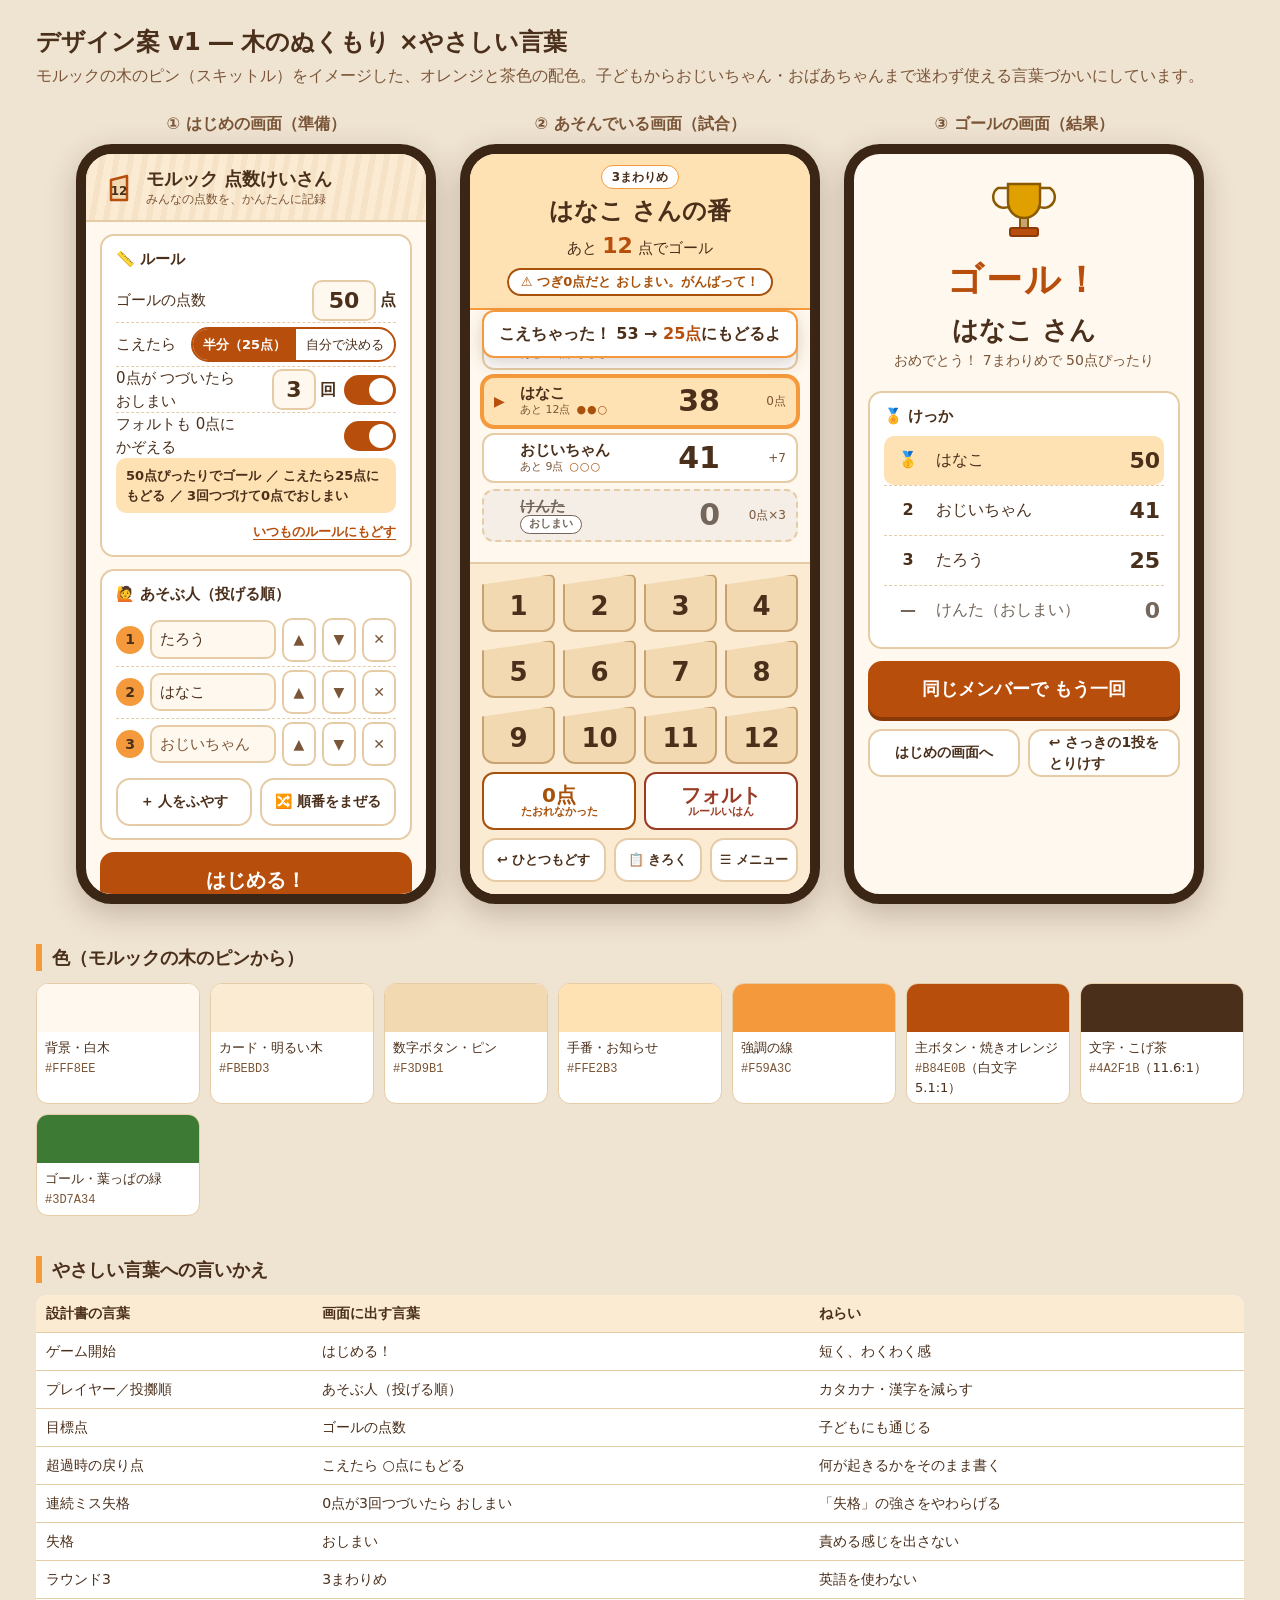
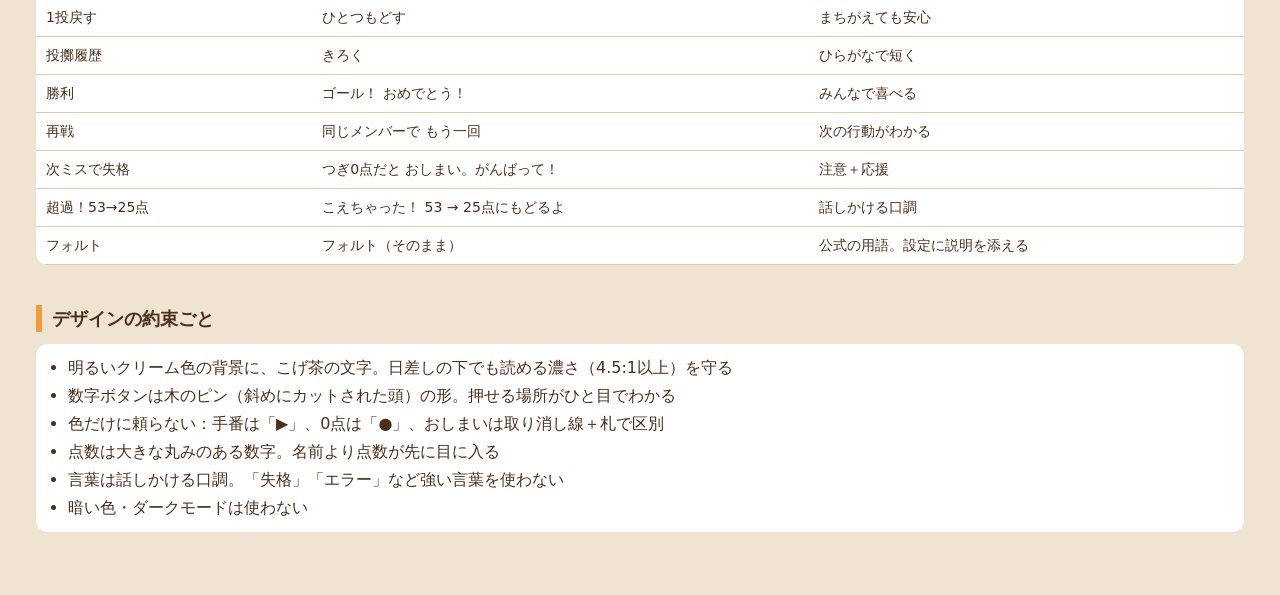
==== docs/design-mockup.html @ a50f20da "M0: 設計書・実装計画・骨組みとデプロイ一式を追加 - docs/design.md: 設計書を転記し、決定事項（公開先・フォルト設定・OSS化・配色と言葉）を反映 - docs/implement" ====
<!doctype html>
<html lang="ja">
<head>
<meta charset="utf-8">
<meta name="viewport" content="width=device-width, initial-scale=1">
<title>デザイン案 - モルック点数けいさん</title>
<style>
  /* ===== デザイントークン（index.html にもこのまま移す） ===== */
  :root {
    --bg: #FFF8EE;          /* 白木（バーチ材）のクリーム */
    --surface: #FBEBD3;     /* 明るい木のカード */
    --line: #E6CCA6;        /* 木目の線 */
    --text: #4A2F1B;        /* こげ茶（本文） 11.6:1 */
    --text-sub: #7A5537;    /* 茶（補足） 6.3:1 */
    --accent: #B84E0B;      /* 焼きオレンジ（主ボタン・白文字 5.1:1） */
    --accent-soft: #FFE2B3; /* 手番の行・お知らせ帯 */
    --accent-line: #F59A3C; /* 手番の枠・強調線 */
    --pin: #F3D9B1;         /* スキットル（木のピン）色のボタン */
    --pin-edge: #C9A272;
    --miss: #A8510A;        /* 0点の印 */
    --fault: #9A3B26;       /* フォルト（赤茶） */
    --out: #74665A;         /* おしまい（グレー） */
    --win: #3D7A34;         /* ゴール（葉っぱの緑） */
    --gold: #E0A100;
    --radius: 14px;
    --tap: 56px;
    --font: system-ui, -apple-system, "Hiragino Maru Gothic ProN", "Hiragino Sans", "Noto Sans JP", sans-serif;
    --font-num: ui-rounded, "SF Pro Rounded", "Hiragino Maru Gothic ProN", system-ui, sans-serif;
  }

  * { box-sizing: border-box; }
  body {
    margin: 0;
    background: #EFE3D2;
    color: var(--text);
    font-family: var(--font);
    line-height: 1.5;
  }
  .doc { max-width: 1240px; margin: 0 auto; padding: 24px 16px 64px; }
  .doc > h1 { font-size: 24px; margin: 0 0 4px; }
  .doc > p.lead { margin: 0 0 24px; color: var(--text-sub); }
  .doc h2.section { font-size: 18px; margin: 40px 0 12px; border-left: 6px solid var(--accent-line); padding-left: 10px; }

  /* ===== スマホ枠 ===== */
  .phones { display: flex; flex-wrap: wrap; gap: 24px; justify-content: center; }
  .phone-wrap { display: flex; flex-direction: column; align-items: center; gap: 8px; }
  .phone-label { font-weight: 700; color: var(--text-sub); }
  .phone {
    width: 360px; max-width: calc(100vw - 32px);
    height: 760px;
    background: var(--bg);
    border: 10px solid #3B2616;
    border-radius: 36px;
    overflow: hidden;
    display: flex; flex-direction: column;
    position: relative;
    box-shadow: 0 10px 30px rgba(74,47,27,.25);
  }

  /* ===== 共通部品 ===== */
  .app-head {
    display: flex; align-items: center; gap: 10px;
    padding: 14px 16px 12px;
    background:
      repeating-linear-gradient(100deg, rgba(201,162,114,.12) 0 6px, transparent 6px 14px),
      var(--surface);
    border-bottom: 2px solid var(--line);
  }
  .app-head .title { font-weight: 800; font-size: 18px; line-height: 1.2; }
  .app-head .sub { font-size: 12px; color: var(--text-sub); }
  .body { flex: 1; overflow: hidden; padding: 12px 14px; display: flex; flex-direction: column; gap: 12px; }
  .card { background: #fff; border: 2px solid var(--line); border-radius: var(--radius); padding: 12px 14px; }
  .card h3 { margin: 0 0 8px; font-size: 15px; display: flex; align-items: center; gap: 6px; }
  .row { display: flex; align-items: center; justify-content: space-between; gap: 8px; min-height: 44px; }
  .row + .row { border-top: 1px dashed var(--line); }
  .row .label { font-size: 15px; }
  .num-input {
    display: inline-flex; align-items: center; gap: 4px; font-weight: 700;
  }
  .num-input b {
    min-width: 64px; text-align: center; font-family: var(--font-num); font-size: 22px;
    border: 2px solid var(--line); border-radius: 10px; padding: 2px 8px; background: var(--bg);
  }
  .seg { display: inline-flex; border: 2px solid var(--accent); border-radius: 999px; overflow: hidden; font-size: 13px; }
  .seg span { padding: 6px 10px; }
  .seg .on { background: var(--accent); color: #fff; font-weight: 700; }
  .switch { width: 52px; height: 30px; border-radius: 999px; background: var(--accent); position: relative; flex: none; }
  .switch::after { content: ""; position: absolute; top: 3px; right: 3px; width: 24px; height: 24px; border-radius: 50%; background: #fff; }
  .summary {
    background: var(--accent-soft); border-radius: 10px; padding: 8px 10px; font-size: 13px; font-weight: 700;
  }
  .link-btn { font-size: 13px; color: var(--accent); font-weight: 700; text-decoration: underline; text-underline-offset: 3px; }

  .player { display: flex; align-items: center; gap: 6px; min-height: 52px; }
  .player + .player { border-top: 1px dashed var(--line); }
  .badge {
    flex: none; width: 28px; height: 28px; border-radius: 50%;
    background: var(--accent-line); color: var(--text); font-weight: 800; font-size: 14px;
    display: grid; place-items: center;
  }
  .name-box { flex: 1; min-width: 0; white-space: nowrap; overflow: hidden; text-overflow: ellipsis; border: 2px solid var(--line); border-radius: 10px; padding: 6px 8px; background: var(--bg); font-size: 15px; }
  .mini { flex: none; width: 34px; height: 44px; border: 2px solid var(--line); border-radius: 10px; display: grid; place-items: center; color: var(--text-sub); background: #fff; font-size: 14px; }
  .btn-row { display: flex; gap: 8px; margin-top: 8px; }
  .btn {
    min-height: var(--tap); border-radius: var(--radius); border: 2px solid var(--line); background: #fff;
    display: flex; align-items: center; justify-content: center; gap: 6px;
    font-weight: 700; font-size: 15px; flex: 1;
  }
  .btn.primary { background: var(--accent); border-color: var(--accent); color: #fff; font-size: 20px; box-shadow: 0 4px 0 #8A3A08; }
  .btn.sub { min-height: 48px; font-size: 14px; }

  /* ===== 試合画面 ===== */
  .turn {
    background: var(--accent-soft); border-bottom: 2px solid var(--accent-line);
    padding: 10px 16px 12px; text-align: center;
  }
  .turn .round { display: inline-block; font-size: 12px; font-weight: 700; background: #fff; border-radius: 999px; padding: 2px 10px; border: 1px solid var(--accent-line); }
  .turn .who { font-size: 24px; font-weight: 800; margin-top: 4px; }
  .turn .left { font-size: 15px; }
  .turn .left b { font-family: var(--font-num); font-size: 22px; color: var(--accent); }
  .warn {
    margin-top: 6px; display: inline-block; font-size: 13px; font-weight: 700;
    background: #fff; color: var(--miss); border: 2px solid var(--miss); border-radius: 999px; padding: 2px 12px;
  }

  .board { display: flex; flex-direction: column; gap: 6px; padding: 10px 12px 0; }
  .p-row {
    display: grid; grid-template-columns: 18px 1fr auto 58px; align-items: center; gap: 8px;
    background: #fff; border: 2px solid var(--line); border-radius: 12px; padding: 6px 10px;
  }
  .p-row.now { background: var(--accent-soft); border-color: var(--accent-line); box-shadow: 0 0 0 2px var(--accent-line); }
  .p-row .mark { color: var(--accent); font-size: 14px; }
  .p-row .nm { font-weight: 700; font-size: 15px; line-height: 1.2; }
  .p-row .meta { font-size: 11px; color: var(--text-sub); display: flex; gap: 6px; align-items: center; }
  .dots { letter-spacing: 1px; color: var(--miss); font-size: 11px; }
  .p-row .score { font-family: var(--font-num); font-size: 30px; font-weight: 800; text-align: right; line-height: 1; }
  .p-row .last { font-size: 12px; text-align: right; color: var(--text-sub); }
  .p-row.out { background: #F4EEE7; border-style: dashed; color: var(--out); }
  .p-row.out .nm { text-decoration: line-through; }
  .tag { font-size: 11px; font-weight: 700; border-radius: 999px; padding: 0 8px; background: #fff; border: 1px solid var(--out); color: var(--out); }

  /* 入力直後に0.5〜1秒だけ、スコアボードの上に重ねて出す */
  .toast {
    position: absolute; left: 12px; right: 12px; top: 156px; z-index: 2;
    padding: 10px 12px; border-radius: 12px;
    background: #fff; border: 2px solid var(--accent-line); font-weight: 800; text-align: center; font-size: 16px;
    box-shadow: 0 6px 16px rgba(74,47,27,.2);
  }

  .pad {
    margin-top: auto; padding: 10px 12px 12px; background: var(--surface); border-top: 2px solid var(--line);
    display: grid; grid-template-columns: repeat(4, 1fr); gap: 8px;
  }
  .pin {
    height: 58px; border: 2px solid var(--pin-edge); background: var(--pin);
    font-family: var(--font-num); font-size: 26px; font-weight: 800;
    display: grid; place-items: center; position: relative;
    /* スキットル（木のピン）の斜めにカットされた頭をイメージ */
    border-radius: 6px 6px 12px 12px;
    clip-path: polygon(0 18%, 100% 0, 100% 100%, 0 100%);
    padding-top: 6px;
  }
  .pin.zero, .pin.fault {
    grid-column: span 2; clip-path: none; border-radius: 12px; background: #fff;
    font-size: 20px; font-family: var(--font); padding-top: 0; line-height: 1.1;
    display: flex; flex-direction: column; align-items: center; justify-content: center;
  }
  .pin.zero { border-color: var(--miss); color: var(--miss); }
  .pin.fault { border-color: var(--fault); color: var(--fault); }
  .pin small { font-size: 11px; font-weight: 700; }
  .tools { grid-column: 1 / -1; display: grid; grid-template-columns: 1.4fr 1fr 1fr; gap: 8px; }
  .tools .btn { min-height: 44px; font-size: 13px; }

  /* ===== 結果画面 ===== */
  .goal { text-align: center; padding: 20px 16px 8px; }
  .goal .big { font-size: 36px; font-weight: 900; color: var(--accent); letter-spacing: .05em; }
  .goal .winner { font-size: 26px; font-weight: 800; margin-top: 4px; }
  .goal .msg { color: var(--text-sub); font-size: 14px; }
  .rank { display: grid; grid-template-columns: 40px 1fr auto; gap: 8px; align-items: center; padding: 8px 4px; }
  .rank + .rank { border-top: 1px dashed var(--line); }
  .rank .pos { font-weight: 800; text-align: center; }
  .rank .sc { font-family: var(--font-num); font-size: 22px; font-weight: 800; }
  .rank.first { background: var(--accent-soft); border-radius: 10px; }
  .rank.out { color: var(--out); }

  /* ===== 説明パート ===== */
  .swatches { display: grid; grid-template-columns: repeat(auto-fill, minmax(150px, 1fr)); gap: 10px; }
  .sw { border-radius: 12px; overflow: hidden; border: 1px solid var(--line); background: #fff; font-size: 13px; }
  .sw i { display: block; height: 48px; }
  .sw div { padding: 6px 8px; }
  .sw code { font-size: 12px; color: var(--text-sub); }
  table.words { width: 100%; border-collapse: collapse; background: #fff; border-radius: 12px; overflow: hidden; font-size: 14px; }
  table.words th, table.words td { padding: 8px 10px; border-bottom: 1px solid var(--line); text-align: left; vertical-align: top; }
  table.words th { background: var(--surface); }
  .wrap-table { overflow-x: auto; }
  ul.principles { background: #fff; border-radius: 12px; padding: 12px 12px 12px 32px; margin: 0; }
  ul.principles li + li { margin-top: 4px; }
</style>
</head>
<body>
<div class="doc">
  <h1>デザイン案 v1 ― 木のぬくもり ×やさしい言葉</h1>
  <p class="lead">モルックの木のピン（スキットル）をイメージした、オレンジと茶色の配色。子どもからおじいちゃん・おばあちゃんまで迷わず使える言葉づかいにしています。</p>

  <div class="phones">

    <!-- ===== 準備画面 ===== -->
    <div class="phone-wrap">
      <div class="phone-label">① はじめの画面（準備）</div>
      <div class="phone">
        <div class="app-head">
          <svg width="34" height="34" viewBox="0 0 34 34" aria-hidden="true">
            <path d="M9 9 L25 5 V29 H9 Z" fill="#F3D9B1" stroke="#B84E0B" stroke-width="2.5" stroke-linejoin="round"/>
            <text x="17" y="24" text-anchor="middle" font-size="12" font-weight="800" fill="#4A2F1B">12</text>
          </svg>
          <div>
            <div class="title">モルック 点数けいさん</div>
            <div class="sub">みんなの点数を、かんたんに記録</div>
          </div>
        </div>
        <div class="body">
          <div class="card">
            <h3>📏 ルール</h3>
            <div class="row"><span class="label">ゴールの点数</span><span class="num-input"><b>50</b>点</span></div>
            <div class="row"><span class="label">こえたら</span><span class="seg"><span class="on">半分（25点）</span><span>自分で決める</span></span></div>
            <div class="row"><span class="label">0点が つづいたら<br>おしまい</span><span style="display:flex;gap:8px;align-items:center"><span class="num-input"><b style="min-width:44px">3</b>回</span><span class="switch"></span></span></div>
            <div class="row"><span class="label">フォルトも 0点に<br>かぞえる</span><span class="switch"></span></div>
            <div class="summary">50点ぴったりでゴール ／ こえたら25点にもどる ／ 3回つづけて0点でおしまい</div>
            <div style="text-align:right;margin-top:6px"><span class="link-btn">いつものルールにもどす</span></div>
          </div>

          <div class="card">
            <h3>🙋 あそぶ人（投げる順）</h3>
            <div class="player"><span class="badge">1</span><span class="name-box">たろう</span><span class="mini">▲</span><span class="mini">▼</span><span class="mini">✕</span></div>
            <div class="player"><span class="badge">2</span><span class="name-box">はなこ</span><span class="mini">▲</span><span class="mini">▼</span><span class="mini">✕</span></div>
            <div class="player"><span class="badge">3</span><span class="name-box" style="color:var(--text-sub)">おじいちゃん</span><span class="mini">▲</span><span class="mini">▼</span><span class="mini">✕</span></div>
            <div class="btn-row"><span class="btn sub">＋ 人をふやす</span><span class="btn sub">🔀 順番をまぜる</span></div>
          </div>

          <span class="btn primary" style="flex:none">はじめる！</span>
        </div>
      </div>
    </div>

    <!-- ===== 試合画面 ===== -->
    <div class="phone-wrap">
      <div class="phone-label">② あそんでいる画面（試合）</div>
      <div class="phone">
        <div class="turn">
          <span class="round">3まわりめ</span>
          <div class="who">はなこ さんの番</div>
          <div class="left">あと <b>12</b> 点でゴール</div>
          <div class="warn">⚠ つぎ0点だと おしまい。がんばって！</div>
        </div>

        <div class="toast">こえちゃった！ 53 → <span style="color:var(--accent)">25点</span>にもどるよ</div>

        <div class="board">
          <div class="p-row">
            <span class="mark"></span>
            <div><div class="nm">たろう</div><div class="meta">あと 25点 <span class="dots">○○○</span></div></div>
            <div class="score">25</div>
            <div class="last">こえた↩︎</div>
          </div>
          <div class="p-row now">
            <span class="mark">▶</span>
            <div><div class="nm">はなこ</div><div class="meta">あと 12点 <span class="dots">●●○</span></div></div>
            <div class="score">38</div>
            <div class="last">0点</div>
          </div>
          <div class="p-row">
            <span class="mark"></span>
            <div><div class="nm">おじいちゃん</div><div class="meta">あと 9点 <span class="dots">○○○</span></div></div>
            <div class="score">41</div>
            <div class="last">+7</div>
          </div>
          <div class="p-row out">
            <span class="mark"></span>
            <div><div class="nm">けんた</div><div class="meta"><span class="tag">おしまい</span></div></div>
            <div class="score">0</div>
            <div class="last">0点×3</div>
          </div>
        </div>

        <div class="pad">
          <span class="pin">1</span><span class="pin">2</span><span class="pin">3</span><span class="pin">4</span>
          <span class="pin">5</span><span class="pin">6</span><span class="pin">7</span><span class="pin">8</span>
          <span class="pin">9</span><span class="pin">10</span><span class="pin">11</span><span class="pin">12</span>
          <span class="pin zero">0点<small>たおれなかった</small></span>
          <span class="pin fault">フォルト<small>ルールいはん</small></span>
          <div class="tools">
            <span class="btn">↩︎ ひとつもどす</span>
            <span class="btn">📋 きろく</span>
            <span class="btn">☰ メニュー</span>
          </div>
        </div>
      </div>
    </div>

    <!-- ===== 結果画面 ===== -->
    <div class="phone-wrap">
      <div class="phone-label">③ ゴールの画面（結果）</div>
      <div class="phone">
        <div class="goal">
          <svg width="72" height="72" viewBox="0 0 72 72" aria-hidden="true">
            <path d="M20 10 H52 V28 A16 16 0 0 1 20 28 Z" fill="#E0A100" stroke="#8A5A00" stroke-width="2.5"/>
            <path d="M20 14 H10 A10 10 0 0 0 22 32 M52 14 H62 A10 10 0 0 1 50 32" fill="none" stroke="#8A5A00" stroke-width="2.5"/>
            <rect x="32" y="44" width="8" height="10" fill="#C9A272" stroke="#8A5A00" stroke-width="2"/>
            <rect x="22" y="54" width="28" height="8" rx="2" fill="#B84E0B" stroke="#8A3A08" stroke-width="2"/>
          </svg>
          <div class="big">ゴール！</div>
          <div class="winner">はなこ さん</div>
          <div class="msg">おめでとう！ 7まわりめで 50点ぴったり</div>
        </div>
        <div class="body">
          <div class="card">
            <h3>🏅 けっか</h3>
            <div class="rank first"><span class="pos">🥇</span><span>はなこ</span><span class="sc">50</span></div>
            <div class="rank"><span class="pos">2</span><span>おじいちゃん</span><span class="sc">41</span></div>
            <div class="rank"><span class="pos">3</span><span>たろう</span><span class="sc">25</span></div>
            <div class="rank out"><span class="pos">—</span><span>けんた（おしまい）</span><span class="sc">0</span></div>
          </div>
          <span class="btn primary" style="flex:none;font-size:18px">同じメンバーで もう一回</span>
          <div class="btn-row" style="margin-top:0">
            <span class="btn sub">はじめの画面へ</span>
            <span class="btn sub">↩︎ さっきの1投を<br>とりけす</span>
          </div>
        </div>
      </div>
    </div>
  </div>

  <h2 class="section">色（モルックの木のピンから）</h2>
  <div class="swatches">
    <div class="sw"><i style="background:#FFF8EE"></i><div>背景・白木<br><code>#FFF8EE</code></div></div>
    <div class="sw"><i style="background:#FBEBD3"></i><div>カード・明るい木<br><code>#FBEBD3</code></div></div>
    <div class="sw"><i style="background:#F3D9B1"></i><div>数字ボタン・ピン<br><code>#F3D9B1</code></div></div>
    <div class="sw"><i style="background:#FFE2B3"></i><div>手番・お知らせ<br><code>#FFE2B3</code></div></div>
    <div class="sw"><i style="background:#F59A3C"></i><div>強調の線<br><code>#F59A3C</code></div></div>
    <div class="sw"><i style="background:#B84E0B"></i><div>主ボタン・焼きオレンジ<br><code>#B84E0B</code>（白文字 5.1:1）</div></div>
    <div class="sw"><i style="background:#4A2F1B"></i><div>文字・こげ茶<br><code>#4A2F1B</code>（11.6:1）</div></div>
    <div class="sw"><i style="background:#3D7A34"></i><div>ゴール・葉っぱの緑<br><code>#3D7A34</code></div></div>
  </div>

  <h2 class="section">やさしい言葉への言いかえ</h2>
  <div class="wrap-table">
    <table class="words">
      <tr><th>設計書の言葉</th><th>画面に出す言葉</th><th>ねらい</th></tr>
      <tr><td>ゲーム開始</td><td>はじめる！</td><td>短く、わくわく感</td></tr>
      <tr><td>プレイヤー／投擲順</td><td>あそぶ人（投げる順）</td><td>カタカナ・漢字を減らす</td></tr>
      <tr><td>目標点</td><td>ゴールの点数</td><td>子どもにも通じる</td></tr>
      <tr><td>超過時の戻り点</td><td>こえたら ○点にもどる</td><td>何が起きるかをそのまま書く</td></tr>
      <tr><td>連続ミス失格</td><td>0点が3回つづいたら おしまい</td><td>「失格」の強さをやわらげる</td></tr>
      <tr><td>失格</td><td>おしまい</td><td>責める感じを出さない</td></tr>
      <tr><td>ラウンド3</td><td>3まわりめ</td><td>英語を使わない</td></tr>
      <tr><td>1投戻す</td><td>ひとつもどす</td><td>まちがえても安心</td></tr>
      <tr><td>投擲履歴</td><td>きろく</td><td>ひらがなで短く</td></tr>
      <tr><td>勝利</td><td>ゴール！ おめでとう！</td><td>みんなで喜べる</td></tr>
      <tr><td>再戦</td><td>同じメンバーで もう一回</td><td>次の行動がわかる</td></tr>
      <tr><td>次ミスで失格</td><td>つぎ0点だと おしまい。がんばって！</td><td>注意＋応援</td></tr>
      <tr><td>超過！53→25点</td><td>こえちゃった！ 53 → 25点にもどるよ</td><td>話しかける口調</td></tr>
      <tr><td>フォルト</td><td>フォルト（そのまま）</td><td>公式の用語。設定に説明を添える</td></tr>
    </table>
  </div>

  <h2 class="section">デザインの約束ごと</h2>
  <ul class="principles">
    <li>明るいクリーム色の背景に、こげ茶の文字。日差しの下でも読める濃さ（4.5:1以上）を守る</li>
    <li>数字ボタンは木のピン（斜めにカットされた頭）の形。押せる場所がひと目でわかる</li>
    <li>色だけに頼らない：手番は「▶」、0点は「●」、おしまいは取り消し線＋札で区別</li>
    <li>点数は大きな丸みのある数字。名前より点数が先に目に入る</li>
    <li>言葉は話しかける口調。「失格」「エラー」など強い言葉を使わない</li>
    <li>暗い色・ダークモードは使わない</li>
  </ul>
</div>
</body>
</html>
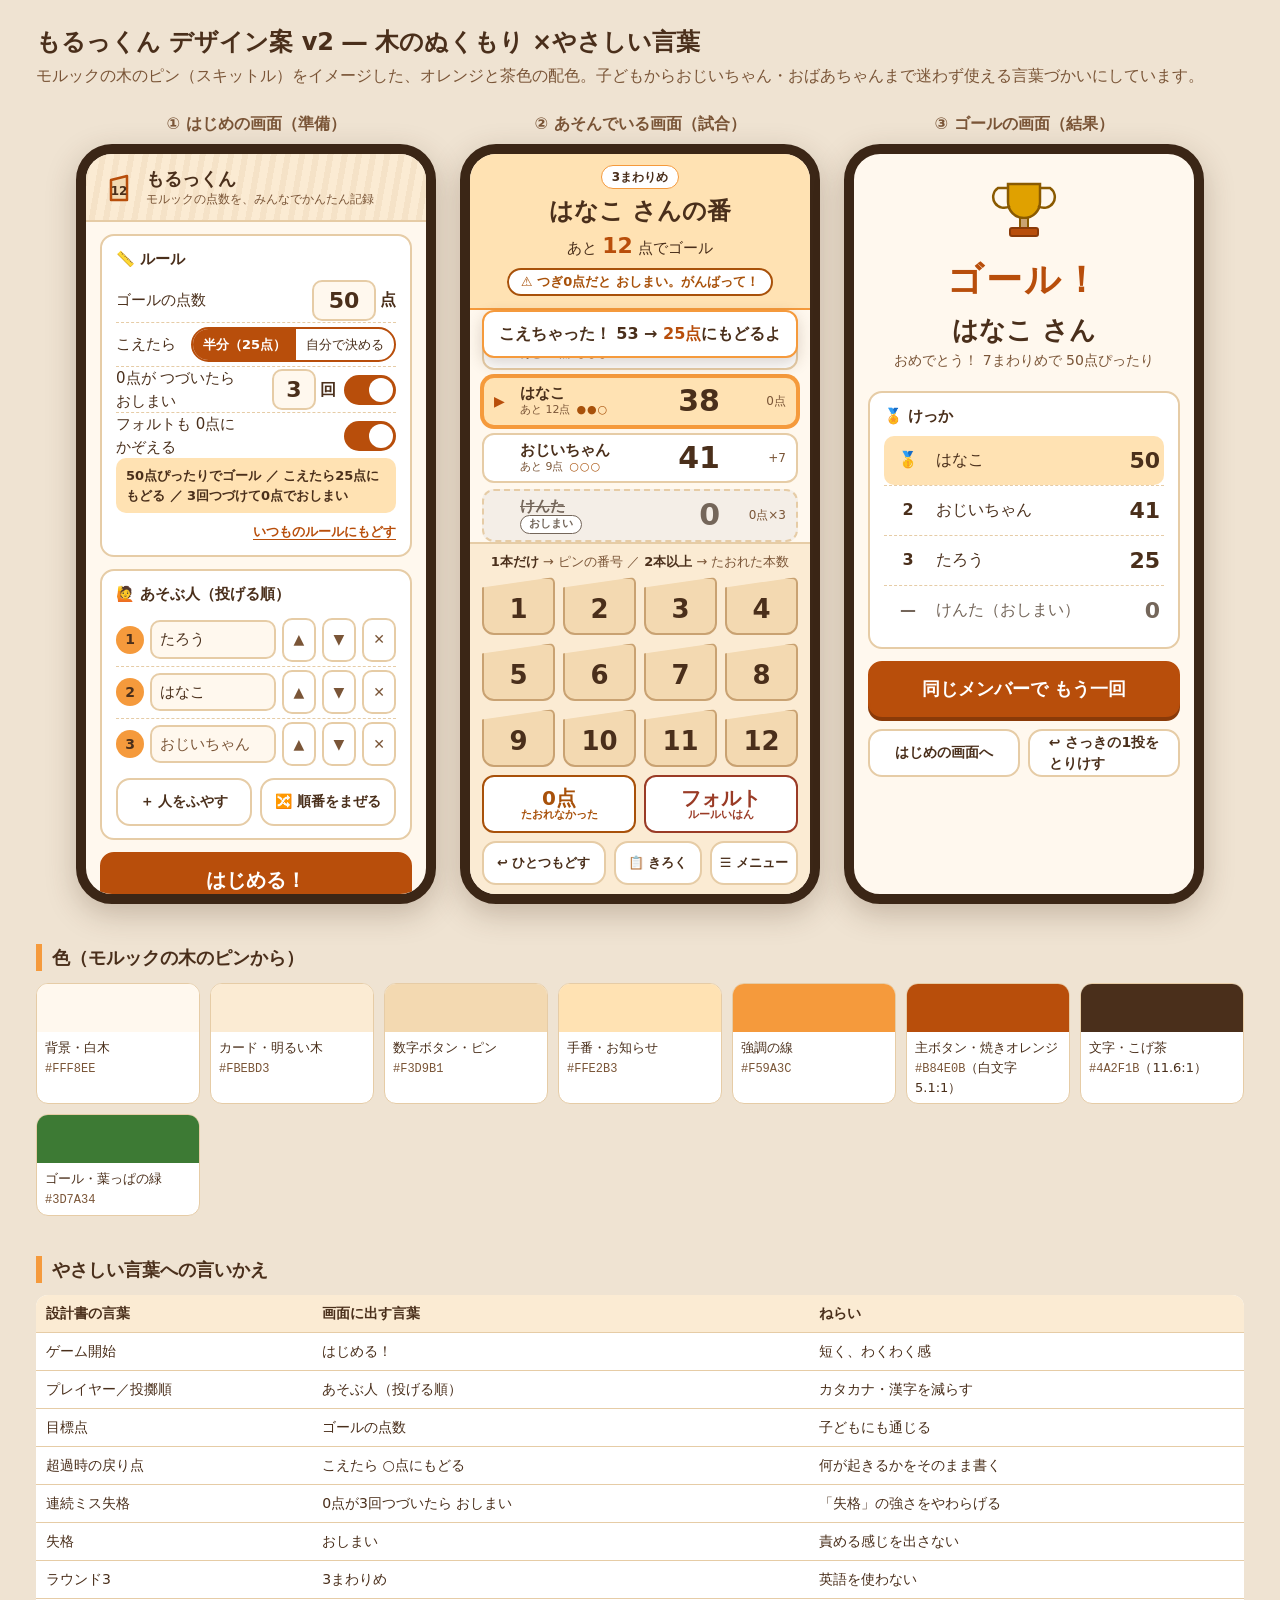
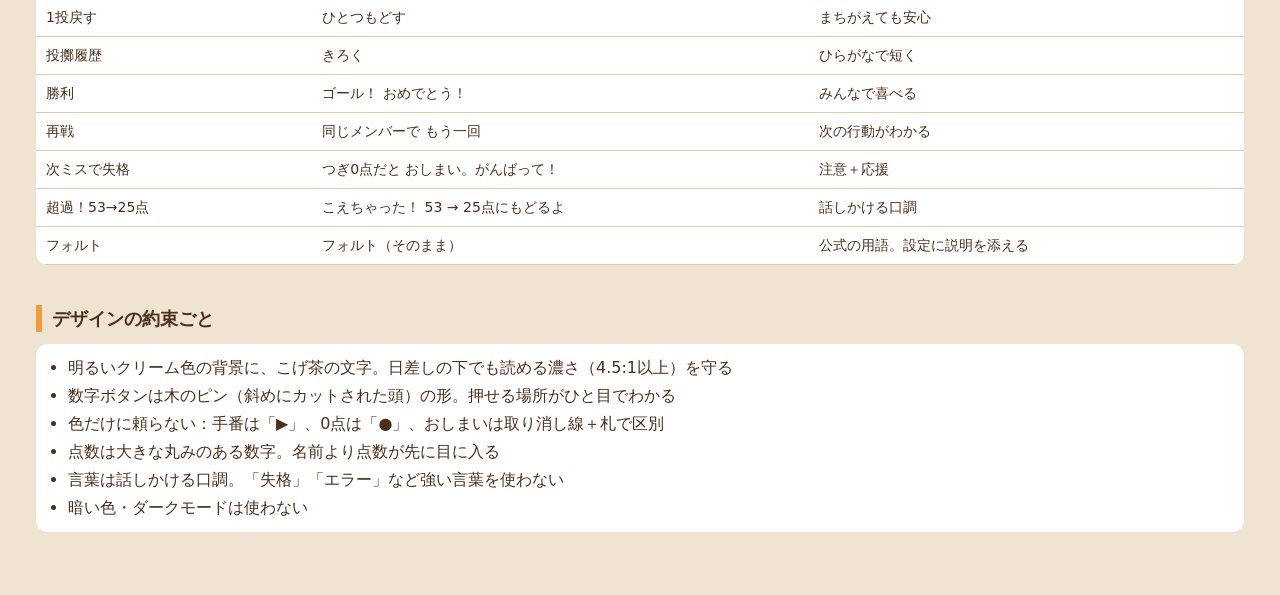
==== commit 6c7cea9a: "アプリ名を「もるっくん」に決定し、入力パッドに押し方のガイドを追加 - 画面・設計書・README のアプリ名を「もるっくん」に変更、画面下に非公式アプリである旨を表示 - 入力は「1本だけ → ピン" ====
--- a/docs/design-mockup.html
+++ b/docs/design-mockup.html
@@ -3,7 +3,7 @@
 <head>
 <meta charset="utf-8">
 <meta name="viewport" content="width=device-width, initial-scale=1">
-<title>デザイン案 - モルック点数けいさん</title>
+<title>デザイン案 - もるっくん</title>
 <style>
   /* ===== デザイントークン（index.html にもこのまま移す） ===== */
   :root {
@@ -168,6 +168,12 @@
   .pin.zero { border-color: var(--miss); color: var(--miss); }
   .pin.fault { border-color: var(--fault); color: var(--fault); }
   .pin small { font-size: 11px; font-weight: 700; }
+  /* 押し方のガイド。どのピンが倒れたかは選ばず、点数を1つ押すだけ */
+  .pad-hint {
+    grid-column: 1 / -1; text-align: center; font-size: 13px; color: var(--text-sub);
+    margin: -2px 0 -2px;
+  }
+  .pad-hint b { color: var(--text); }
   .tools { grid-column: 1 / -1; display: grid; grid-template-columns: 1.4fr 1fr 1fr; gap: 8px; }
   .tools .btn { min-height: 44px; font-size: 13px; }
 
@@ -199,7 +205,7 @@
 </head>
 <body>
 <div class="doc">
-  <h1>デザイン案 v1 ― 木のぬくもり ×やさしい言葉</h1>
+  <h1>もるっくん デザイン案 v2 ― 木のぬくもり ×やさしい言葉</h1>
   <p class="lead">モルックの木のピン（スキットル）をイメージした、オレンジと茶色の配色。子どもからおじいちゃん・おばあちゃんまで迷わず使える言葉づかいにしています。</p>
 
   <div class="phones">
@@ -214,8 +220,8 @@
             <text x="17" y="24" text-anchor="middle" font-size="12" font-weight="800" fill="#4A2F1B">12</text>
           </svg>
           <div>
-            <div class="title">モルック 点数けいさん</div>
-            <div class="sub">みんなの点数を、かんたんに記録</div>
+            <div class="title">もるっくん</div>
+            <div class="sub">モルックの点数を、みんなでかんたん記録</div>
           </div>
         </div>
         <div class="body">
@@ -283,6 +289,7 @@
         </div>
 
         <div class="pad">
+          <div class="pad-hint"><b>1本だけ</b> → ピンの番号 ／ <b>2本以上</b> → たおれた本数</div>
           <span class="pin">1</span><span class="pin">2</span><span class="pin">3</span><span class="pin">4</span>
           <span class="pin">5</span><span class="pin">6</span><span class="pin">7</span><span class="pin">8</span>
           <span class="pin">9</span><span class="pin">10</span><span class="pin">11</span><span class="pin">12</span>
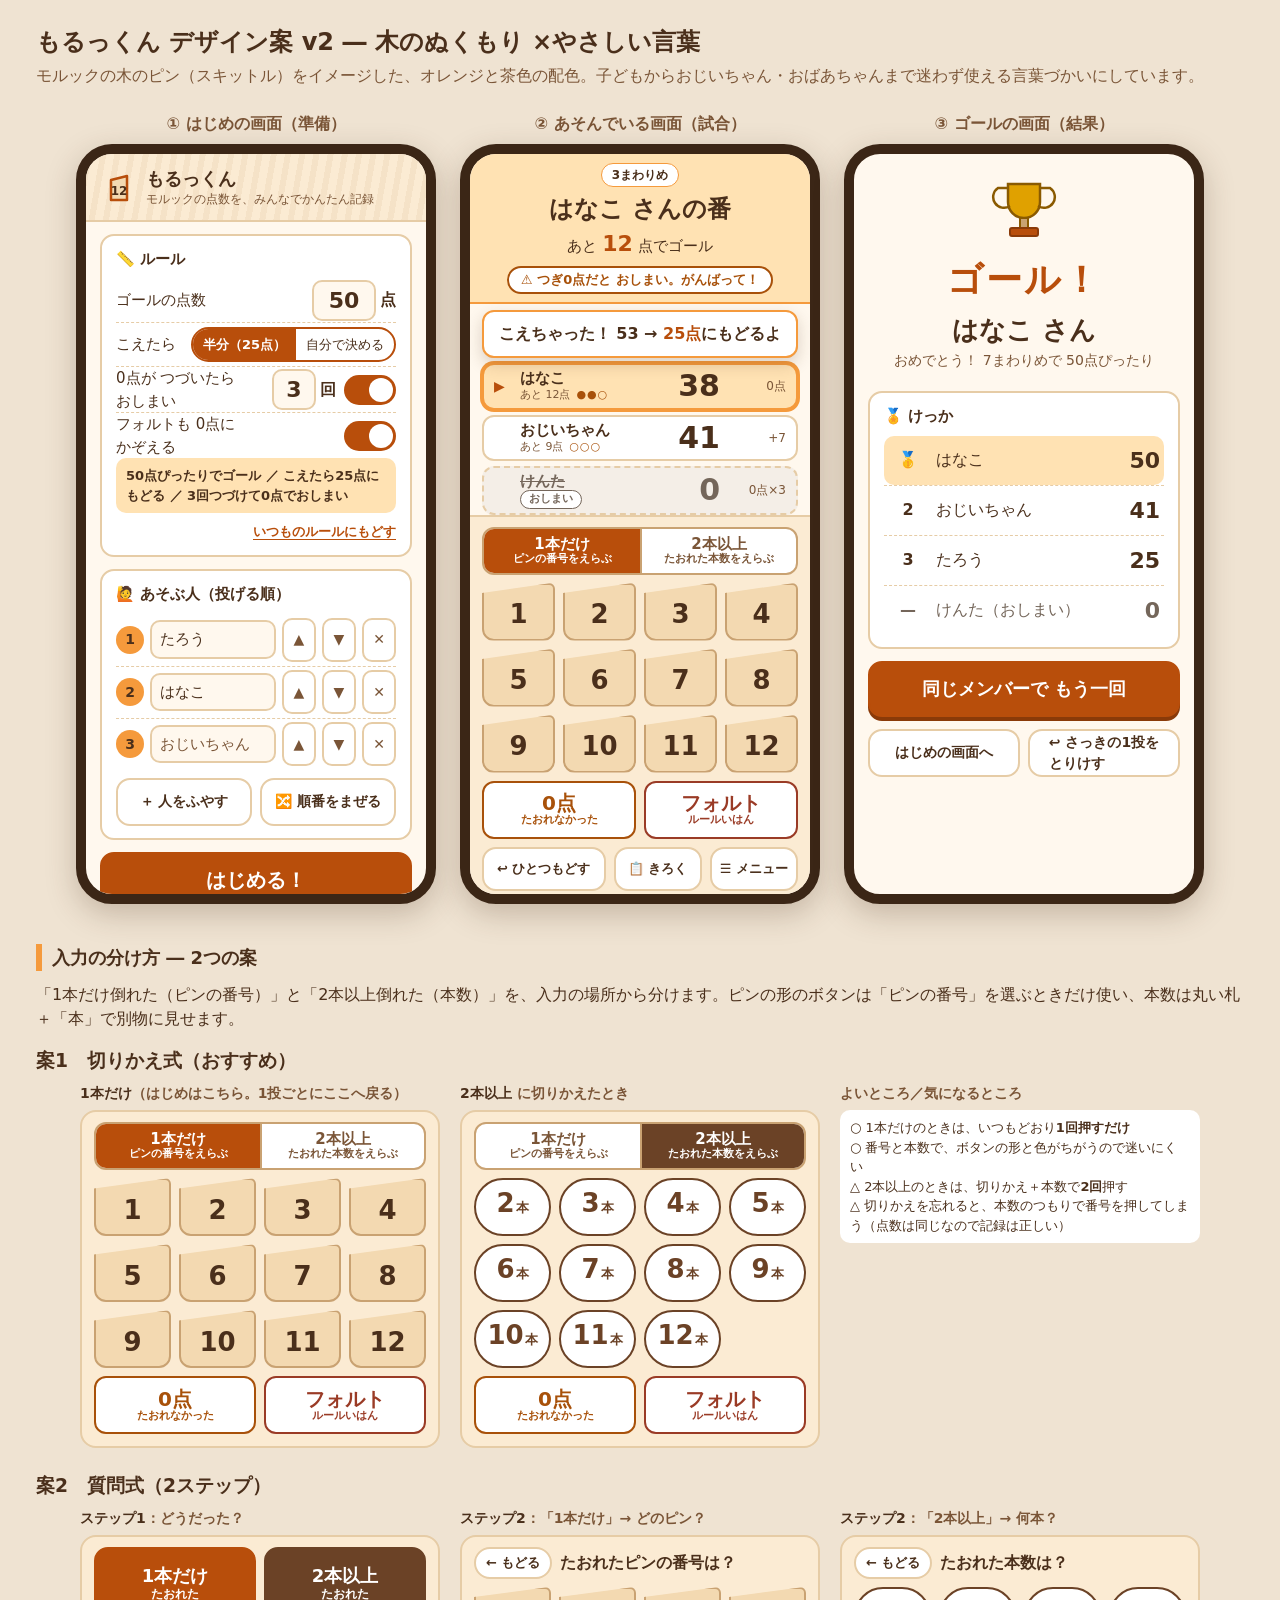
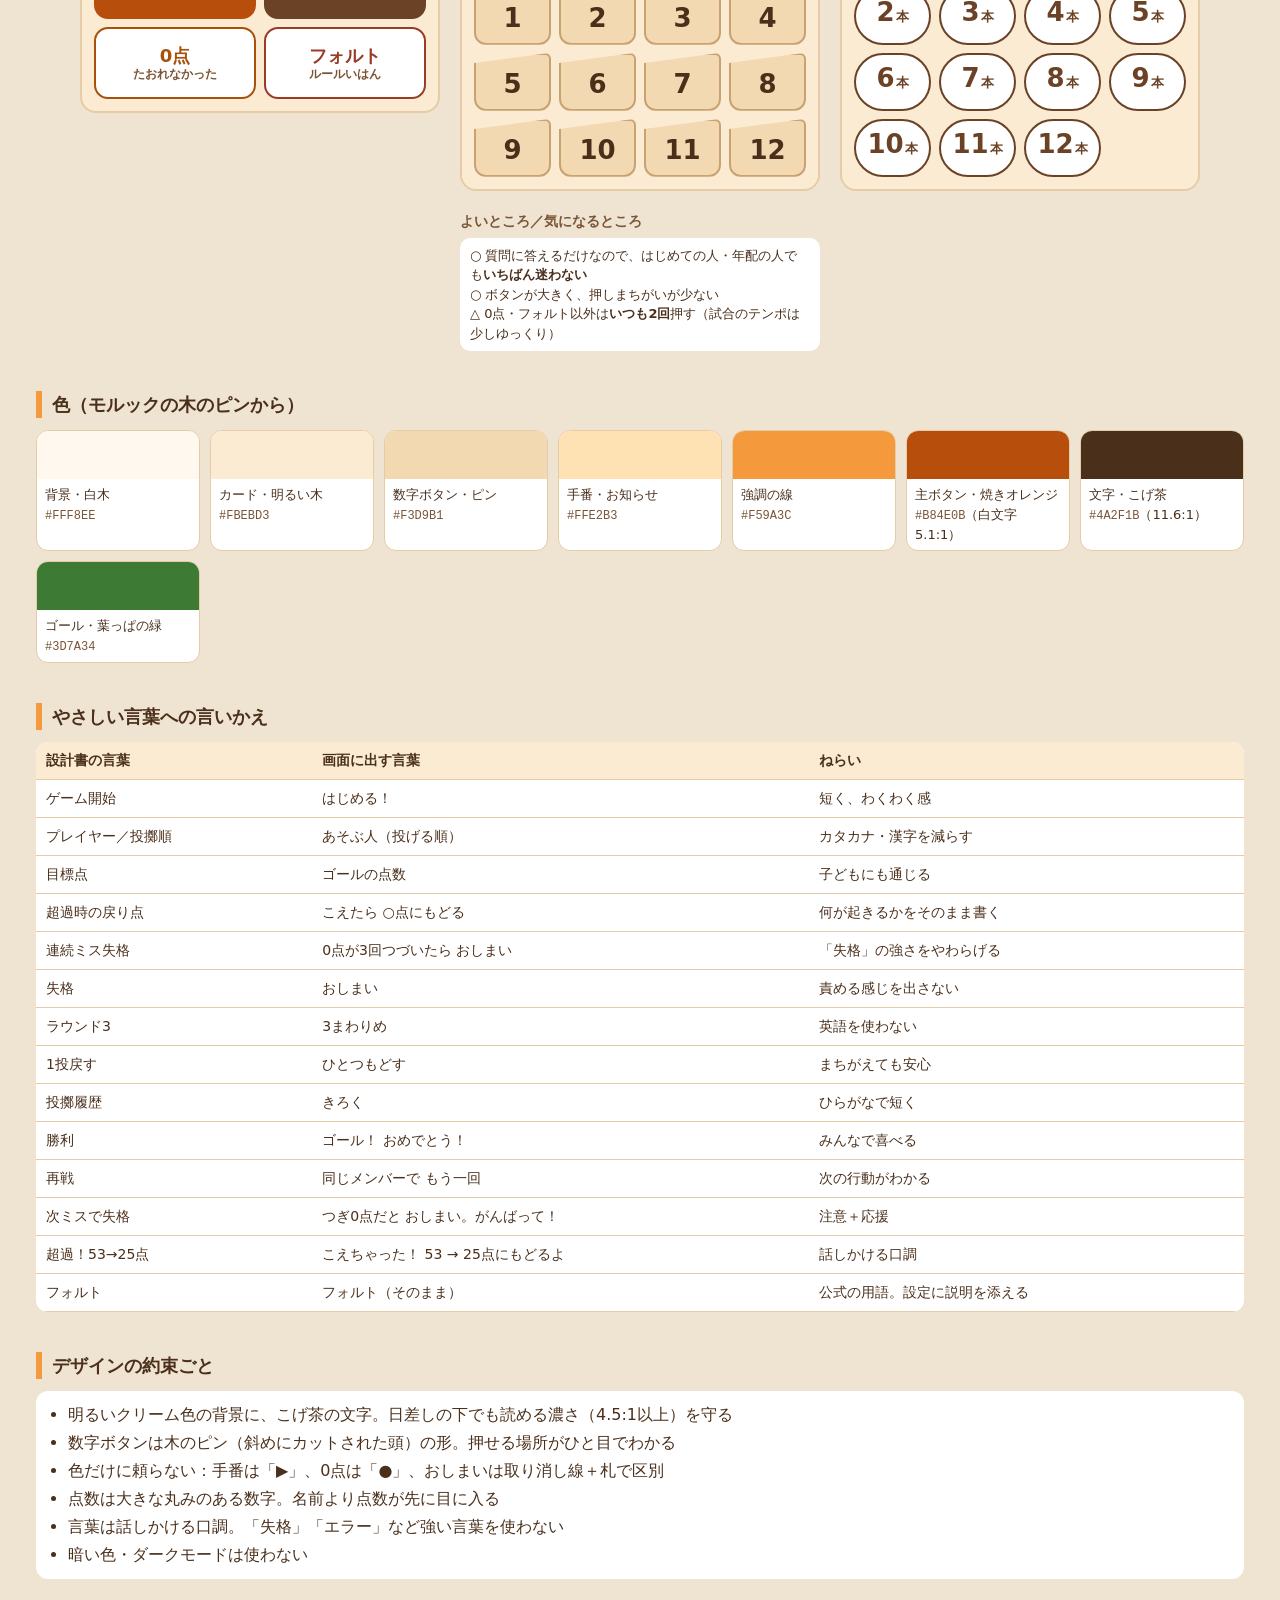
==== commit 84fe2d7b: "デザイン案: 入力を「1本だけ（番号）」と「2本以上（本数）」に分ける2案を追加 - 案1 切りかえ式: 1本だけ／2本以上を切りかえ、番号はピン形、本数は丸い札＋「本」 - 案2 質問式: 「どうだ" ====
--- a/docs/design-mockup.html
+++ b/docs/design-mockup.html
@@ -112,7 +112,7 @@
   /* ===== 試合画面 ===== */
   .turn {
     background: var(--accent-soft); border-bottom: 2px solid var(--accent-line);
-    padding: 10px 16px 12px; text-align: center;
+    padding: 8px 16px 8px; text-align: center;
   }
   .turn .round { display: inline-block; font-size: 12px; font-weight: 700; background: #fff; border-radius: 999px; padding: 2px 10px; border: 1px solid var(--accent-line); }
   .turn .who { font-size: 24px; font-weight: 800; margin-top: 4px; }
@@ -123,10 +123,10 @@
     background: #fff; color: var(--miss); border: 2px solid var(--miss); border-radius: 999px; padding: 2px 12px;
   }
 
-  .board { display: flex; flex-direction: column; gap: 6px; padding: 10px 12px 0; }
+  .board { display: flex; flex-direction: column; gap: 5px; padding: 8px 12px 0; }
   .p-row {
     display: grid; grid-template-columns: 18px 1fr auto 58px; align-items: center; gap: 8px;
-    background: #fff; border: 2px solid var(--line); border-radius: 12px; padding: 6px 10px;
+    background: #fff; border: 2px solid var(--line); border-radius: 12px; padding: 4px 10px;
   }
   .p-row.now { background: var(--accent-soft); border-color: var(--accent-line); box-shadow: 0 0 0 2px var(--accent-line); }
   .p-row .mark { color: var(--accent); font-size: 14px; }
@@ -168,12 +168,52 @@
   .pin.zero { border-color: var(--miss); color: var(--miss); }
   .pin.fault { border-color: var(--fault); color: var(--fault); }
   .pin small { font-size: 11px; font-weight: 700; }
-  /* 押し方のガイド。どのピンが倒れたかは選ばず、点数を1つ押すだけ */
-  .pad-hint {
-    grid-column: 1 / -1; text-align: center; font-size: 13px; color: var(--text-sub);
-    margin: -2px 0 -2px;
-  }
-  .pad-hint b { color: var(--text); }
+  /* ===== 入力の分け方 ===== */
+  /* 案1: 「1本だけ」「2本以上」の切りかえ。1本だけ＝ピンの番号、2本以上＝本数 */
+  .mode-switch {
+    grid-column: 1 / -1; display: grid; grid-template-columns: 1fr 1fr;
+    border: 2px solid var(--pin-edge); border-radius: 12px; overflow: hidden; background: #fff;
+  }
+  .mode-switch span {
+    min-height: 44px; display: flex; flex-direction: column; align-items: center; justify-content: center;
+    font-weight: 800; font-size: 15px; line-height: 1.15; color: var(--text-sub);
+  }
+  .mode-switch span small { font-size: 11px; font-weight: 700; }
+  .mode-switch span + span { border-left: 2px solid var(--pin-edge); }
+  .mode-switch .on-pin { background: var(--accent); color: #fff; }
+  .mode-switch .on-count { background: #6B4226; color: #fff; }
+  .pad-q { grid-column: 1 / -1; font-size: 13px; font-weight: 700; color: var(--text-sub); margin: -2px 0; }
+  /* 本数ボタン: ピンの形にせず、丸い札＋「本」で別物に見せる */
+  .count {
+    height: 58px; border-radius: 999px; border: 2px solid #6B4226; background: #fff; color: #6B4226;
+    display: flex; align-items: baseline; justify-content: center; gap: 1px; padding-top: 10px;
+    font-weight: 800;
+  }
+  .count b { font-family: var(--font-num); font-size: 26px; line-height: 1; }
+  .count small { font-size: 13px; }
+  .count.blank { visibility: hidden; }
+
+  /* 案2: まず「どうだった？」を聞き、次に番号か本数をえらぶ */
+  .choice {
+    grid-column: span 2; height: 72px; border-radius: 14px; border: 2px solid var(--pin-edge); background: #fff;
+    display: flex; flex-direction: column; align-items: center; justify-content: center;
+    font-weight: 800; font-size: 18px; line-height: 1.2;
+  }
+  .choice small { font-size: 12px; font-weight: 700; color: var(--text-sub); }
+  .choice.one { background: var(--accent); border-color: var(--accent); color: #fff; }
+  .choice.one small, .choice.many small { color: #fff; }
+  .choice.many { background: #6B4226; border-color: #6B4226; color: #fff; }
+  .choice.zero { border-color: var(--miss); color: var(--miss); }
+  .choice.fault { border-color: var(--fault); color: var(--fault); }
+  .step-head { grid-column: 1 / -1; display: flex; align-items: center; gap: 8px; font-weight: 800; }
+  .step-head .back { font-size: 13px; border: 2px solid var(--line); border-radius: 999px; padding: 4px 10px; background: #fff; }
+
+  .pad-cards { display: flex; flex-wrap: wrap; gap: 20px; justify-content: center; }
+  .pad-card { width: 360px; max-width: 100%; display: flex; flex-direction: column; gap: 6px; }
+  .pad-card .pad { border: 2px solid var(--line); border-radius: 16px; margin-top: 0; }
+  .pad-card .cap { font-weight: 700; color: var(--text-sub); font-size: 14px; }
+  .pad-card .cap b { color: var(--text); }
+  .pros { font-size: 13px; background: #fff; border-radius: 10px; padding: 8px 10px; }
   .tools { grid-column: 1 / -1; display: grid; grid-template-columns: 1.4fr 1fr 1fr; gap: 8px; }
   .tools .btn { min-height: 44px; font-size: 13px; }
 
@@ -289,7 +329,7 @@
         </div>
 
         <div class="pad">
-          <div class="pad-hint"><b>1本だけ</b> → ピンの番号 ／ <b>2本以上</b> → たおれた本数</div>
+          <div class="mode-switch"><span class="on-pin">1本だけ<small>ピンの番号をえらぶ</small></span><span>2本以上<small>たおれた本数をえらぶ</small></span></div>
           <span class="pin">1</span><span class="pin">2</span><span class="pin">3</span><span class="pin">4</span>
           <span class="pin">5</span><span class="pin">6</span><span class="pin">7</span><span class="pin">8</span>
           <span class="pin">9</span><span class="pin">10</span><span class="pin">11</span><span class="pin">12</span>
@@ -333,6 +373,83 @@
             <span class="btn sub">↩︎ さっきの1投を<br>とりけす</span>
           </div>
         </div>
+      </div>
+    </div>
+  </div>
+
+  <h2 class="section">入力の分け方 ― 2つの案</h2>
+  <p style="margin:0 0 12px">「1本だけ倒れた（ピンの番号）」と「2本以上倒れた（本数）」を、入力の場所から分けます。ピンの形のボタンは「ピンの番号」を選ぶときだけ使い、本数は丸い札＋「本」で別物に見せます。</p>
+
+  <h3 style="margin:16px 0 8px">案1　切りかえ式（おすすめ）</h3>
+  <div class="pad-cards">
+    <div class="pad-card">
+      <div class="cap"><b>1本だけ</b>（はじめはこちら。1投ごとにここへ戻る）</div>
+      <div class="pad">
+        <div class="mode-switch"><span class="on-pin">1本だけ<small>ピンの番号をえらぶ</small></span><span>2本以上<small>たおれた本数をえらぶ</small></span></div>
+        <span class="pin">1</span><span class="pin">2</span><span class="pin">3</span><span class="pin">4</span>
+        <span class="pin">5</span><span class="pin">6</span><span class="pin">7</span><span class="pin">8</span>
+        <span class="pin">9</span><span class="pin">10</span><span class="pin">11</span><span class="pin">12</span>
+        <span class="pin zero">0点<small>たおれなかった</small></span>
+        <span class="pin fault">フォルト<small>ルールいはん</small></span>
+      </div>
+    </div>
+    <div class="pad-card">
+      <div class="cap"><b>2本以上</b> に切りかえたとき</div>
+      <div class="pad">
+        <div class="mode-switch"><span>1本だけ<small>ピンの番号をえらぶ</small></span><span class="on-count">2本以上<small>たおれた本数をえらぶ</small></span></div>
+        <span class="count"><b>2</b><small>本</small></span><span class="count"><b>3</b><small>本</small></span><span class="count"><b>4</b><small>本</small></span><span class="count"><b>5</b><small>本</small></span>
+        <span class="count"><b>6</b><small>本</small></span><span class="count"><b>7</b><small>本</small></span><span class="count"><b>8</b><small>本</small></span><span class="count"><b>9</b><small>本</small></span>
+        <span class="count"><b>10</b><small>本</small></span><span class="count"><b>11</b><small>本</small></span><span class="count"><b>12</b><small>本</small></span><span class="count blank"></span>
+        <span class="pin zero">0点<small>たおれなかった</small></span>
+        <span class="pin fault">フォルト<small>ルールいはん</small></span>
+      </div>
+    </div>
+    <div class="pad-card">
+      <div class="cap">よいところ／気になるところ</div>
+      <div class="pros">
+        ○ 1本だけのときは、いつもどおり<b>1回押すだけ</b><br>
+        ○ 番号と本数で、ボタンの形と色がちがうので迷いにくい<br>
+        △ 2本以上のときは、切りかえ＋本数で<b>2回</b>押す<br>
+        △ 切りかえを忘れると、本数のつもりで番号を押してしまう（点数は同じなので記録は正しい）
+      </div>
+    </div>
+  </div>
+
+  <h3 style="margin:24px 0 8px">案2　質問式（2ステップ）</h3>
+  <div class="pad-cards">
+    <div class="pad-card">
+      <div class="cap"><b>ステップ1</b>：どうだった？</div>
+      <div class="pad">
+        <span class="choice one">1本だけ<small>たおれた</small></span>
+        <span class="choice many">2本以上<small>たおれた</small></span>
+        <span class="choice zero">0点<small>たおれなかった</small></span>
+        <span class="choice fault">フォルト<small>ルールいはん</small></span>
+      </div>
+    </div>
+    <div class="pad-card">
+      <div class="cap"><b>ステップ2</b>：「1本だけ」→ どのピン？</div>
+      <div class="pad">
+        <div class="step-head"><span class="back">← もどる</span>たおれたピンの番号は？</div>
+        <span class="pin">1</span><span class="pin">2</span><span class="pin">3</span><span class="pin">4</span>
+        <span class="pin">5</span><span class="pin">6</span><span class="pin">7</span><span class="pin">8</span>
+        <span class="pin">9</span><span class="pin">10</span><span class="pin">11</span><span class="pin">12</span>
+      </div>
+    </div>
+    <div class="pad-card">
+      <div class="cap"><b>ステップ2</b>：「2本以上」→ 何本？</div>
+      <div class="pad">
+        <div class="step-head"><span class="back">← もどる</span>たおれた本数は？</div>
+        <span class="count"><b>2</b><small>本</small></span><span class="count"><b>3</b><small>本</small></span><span class="count"><b>4</b><small>本</small></span><span class="count"><b>5</b><small>本</small></span>
+        <span class="count"><b>6</b><small>本</small></span><span class="count"><b>7</b><small>本</small></span><span class="count"><b>8</b><small>本</small></span><span class="count"><b>9</b><small>本</small></span>
+        <span class="count"><b>10</b><small>本</small></span><span class="count"><b>11</b><small>本</small></span><span class="count"><b>12</b><small>本</small></span><span class="count blank"></span>
+      </div>
+    </div>
+    <div class="pad-card">
+      <div class="cap">よいところ／気になるところ</div>
+      <div class="pros">
+        ○ 質問に答えるだけなので、はじめての人・年配の人でも<b>いちばん迷わない</b><br>
+        ○ ボタンが大きく、押しまちがいが少ない<br>
+        △ 0点・フォルト以外は<b>いつも2回</b>押す（試合のテンポは少しゆっくり）
       </div>
     </div>
   </div>
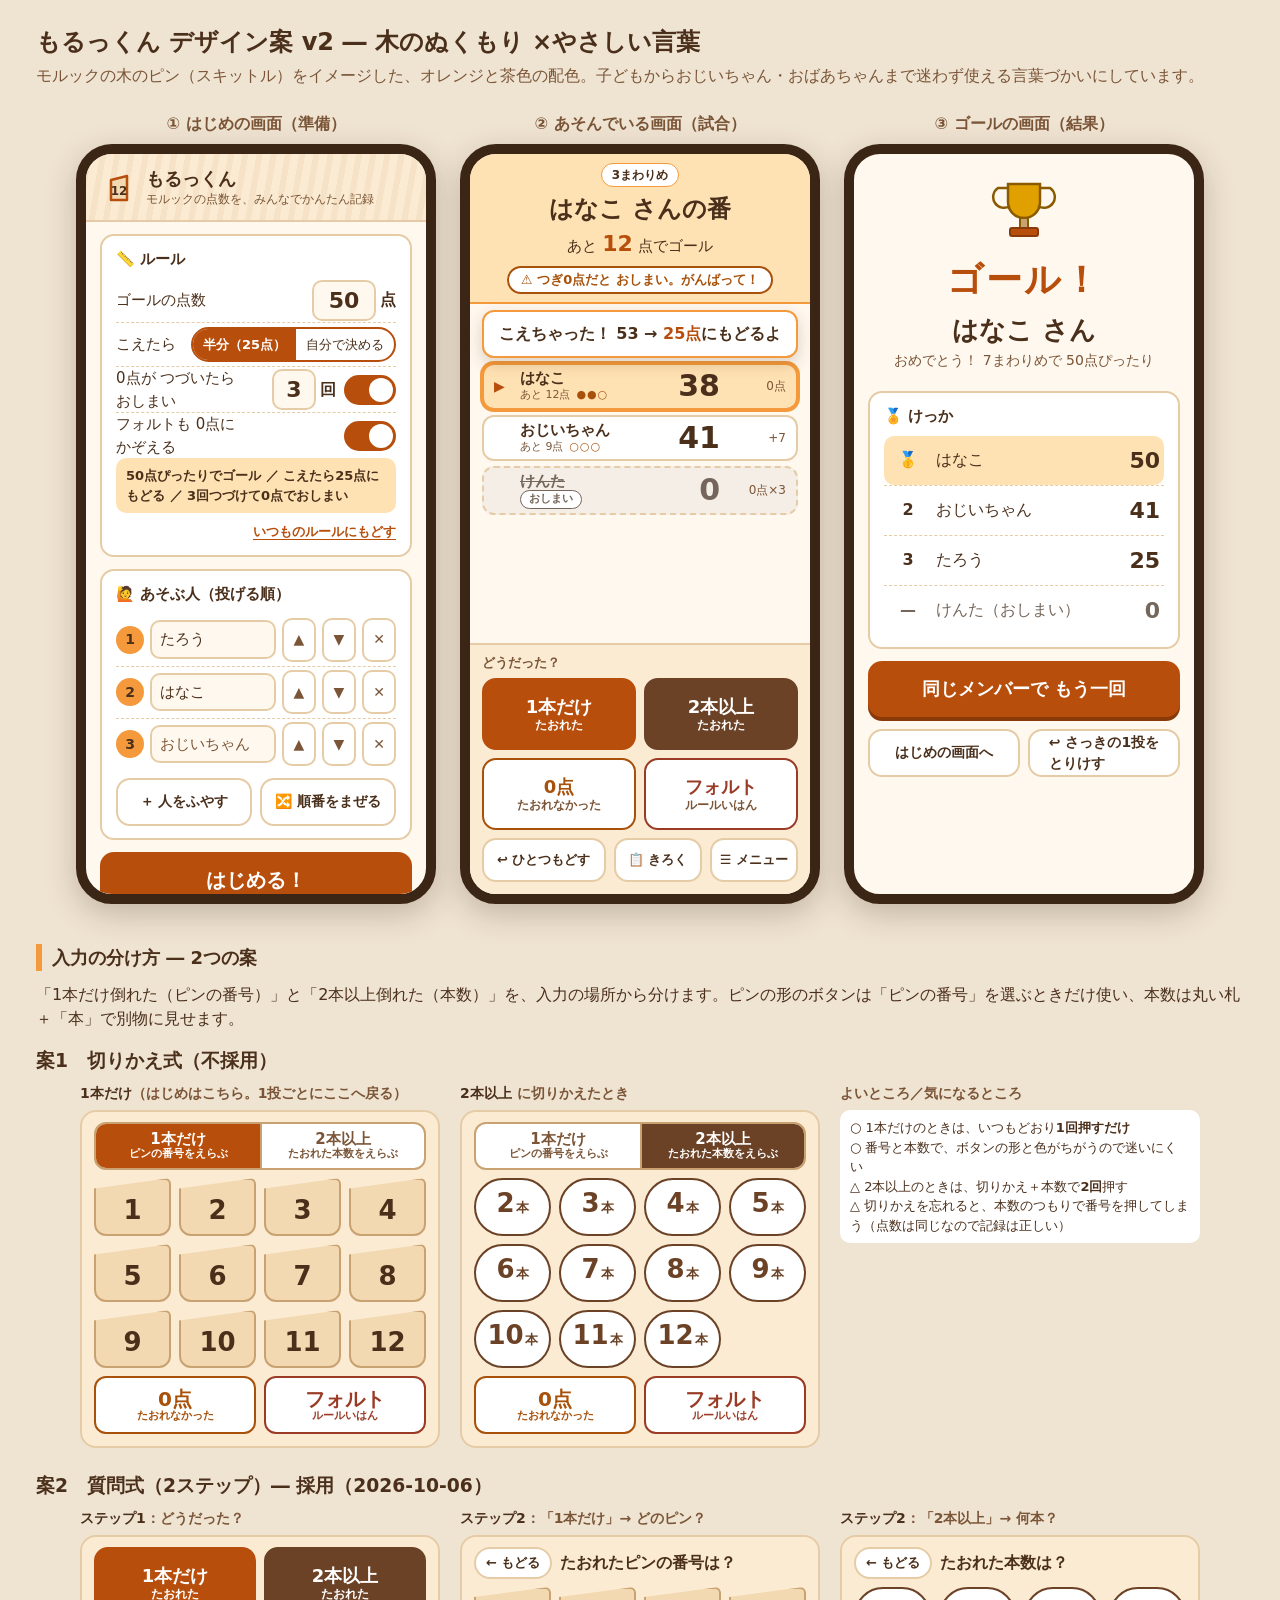
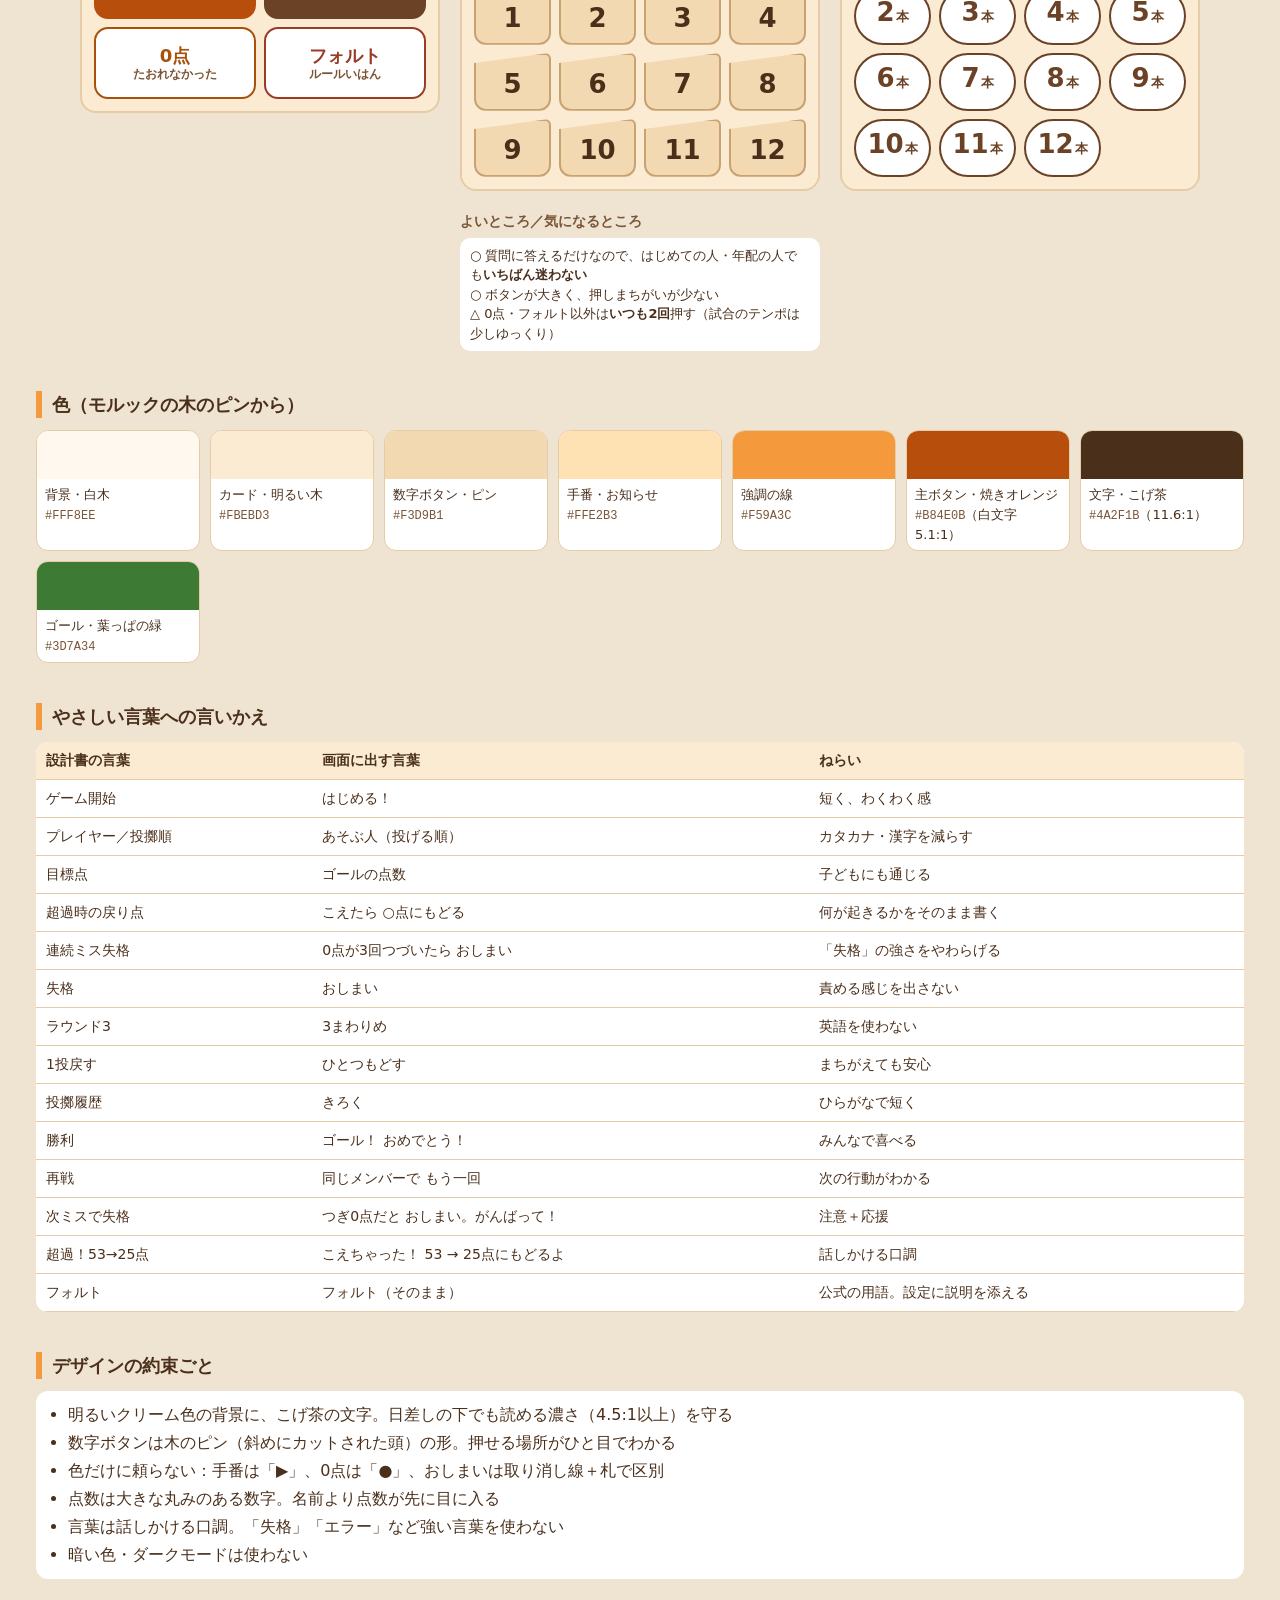
==== commit 5d458645: "M2: 準備画面・試合画面（質問式の入力）・結果画面の最小版を追加 - 準備画面: ゴールの点数・こえたときの点数（半分／自分で決める）・0点がつづいたらおしまい・   フォルトの扱い、確認文、あそぶ" ====
--- a/docs/design-mockup.html
+++ b/docs/design-mockup.html
@@ -329,12 +329,11 @@
         </div>
 
         <div class="pad">
-          <div class="mode-switch"><span class="on-pin">1本だけ<small>ピンの番号をえらぶ</small></span><span>2本以上<small>たおれた本数をえらぶ</small></span></div>
-          <span class="pin">1</span><span class="pin">2</span><span class="pin">3</span><span class="pin">4</span>
-          <span class="pin">5</span><span class="pin">6</span><span class="pin">7</span><span class="pin">8</span>
-          <span class="pin">9</span><span class="pin">10</span><span class="pin">11</span><span class="pin">12</span>
-          <span class="pin zero">0点<small>たおれなかった</small></span>
-          <span class="pin fault">フォルト<small>ルールいはん</small></span>
+          <div class="pad-q">どうだった？</div>
+          <span class="choice one">1本だけ<small>たおれた</small></span>
+          <span class="choice many">2本以上<small>たおれた</small></span>
+          <span class="choice zero">0点<small>たおれなかった</small></span>
+          <span class="choice fault">フォルト<small>ルールいはん</small></span>
           <div class="tools">
             <span class="btn">↩︎ ひとつもどす</span>
             <span class="btn">📋 きろく</span>
@@ -380,7 +379,7 @@
   <h2 class="section">入力の分け方 ― 2つの案</h2>
   <p style="margin:0 0 12px">「1本だけ倒れた（ピンの番号）」と「2本以上倒れた（本数）」を、入力の場所から分けます。ピンの形のボタンは「ピンの番号」を選ぶときだけ使い、本数は丸い札＋「本」で別物に見せます。</p>
 
-  <h3 style="margin:16px 0 8px">案1　切りかえ式（おすすめ）</h3>
+  <h3 style="margin:16px 0 8px">案1　切りかえ式（不採用）</h3>
   <div class="pad-cards">
     <div class="pad-card">
       <div class="cap"><b>1本だけ</b>（はじめはこちら。1投ごとにここへ戻る）</div>
@@ -415,7 +414,7 @@
     </div>
   </div>
 
-  <h3 style="margin:24px 0 8px">案2　質問式（2ステップ）</h3>
+  <h3 style="margin:24px 0 8px">案2　質問式（2ステップ）― 採用（2026-10-06）</h3>
   <div class="pad-cards">
     <div class="pad-card">
       <div class="cap"><b>ステップ1</b>：どうだった？</div>
